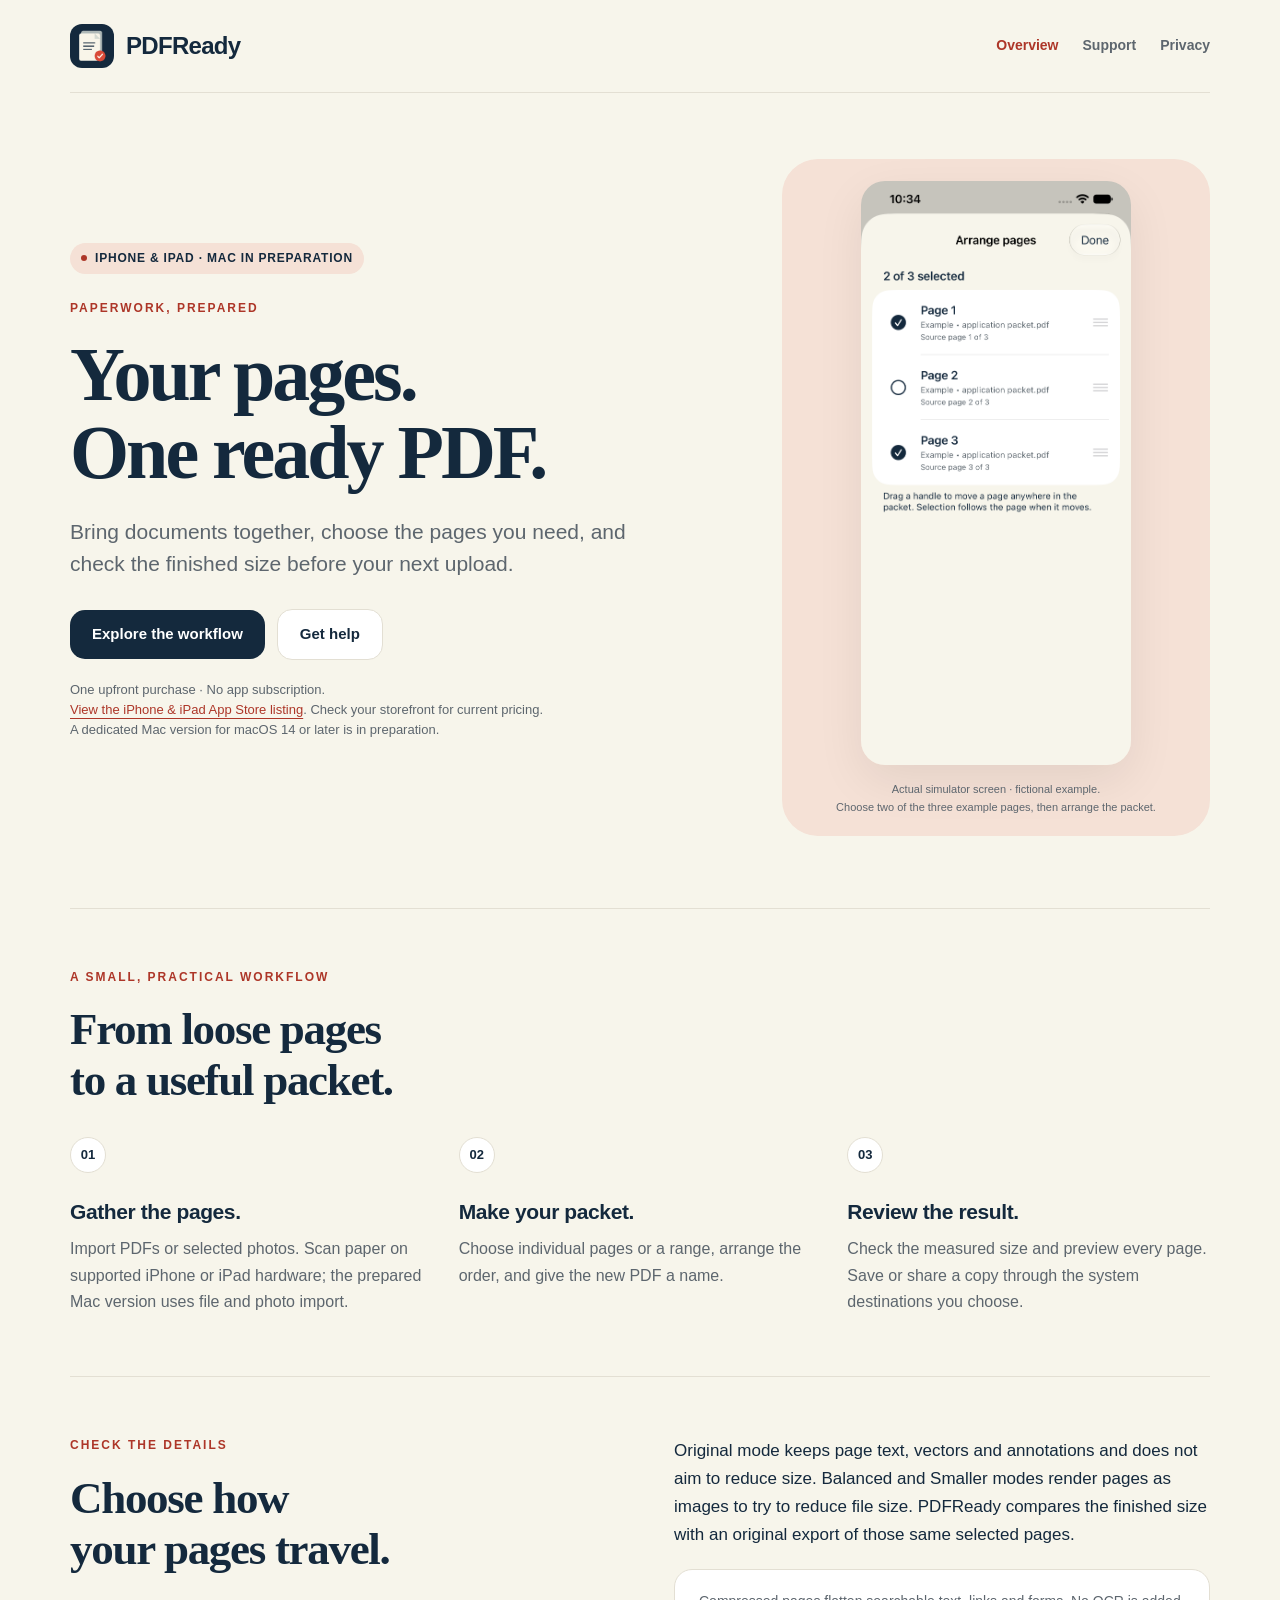
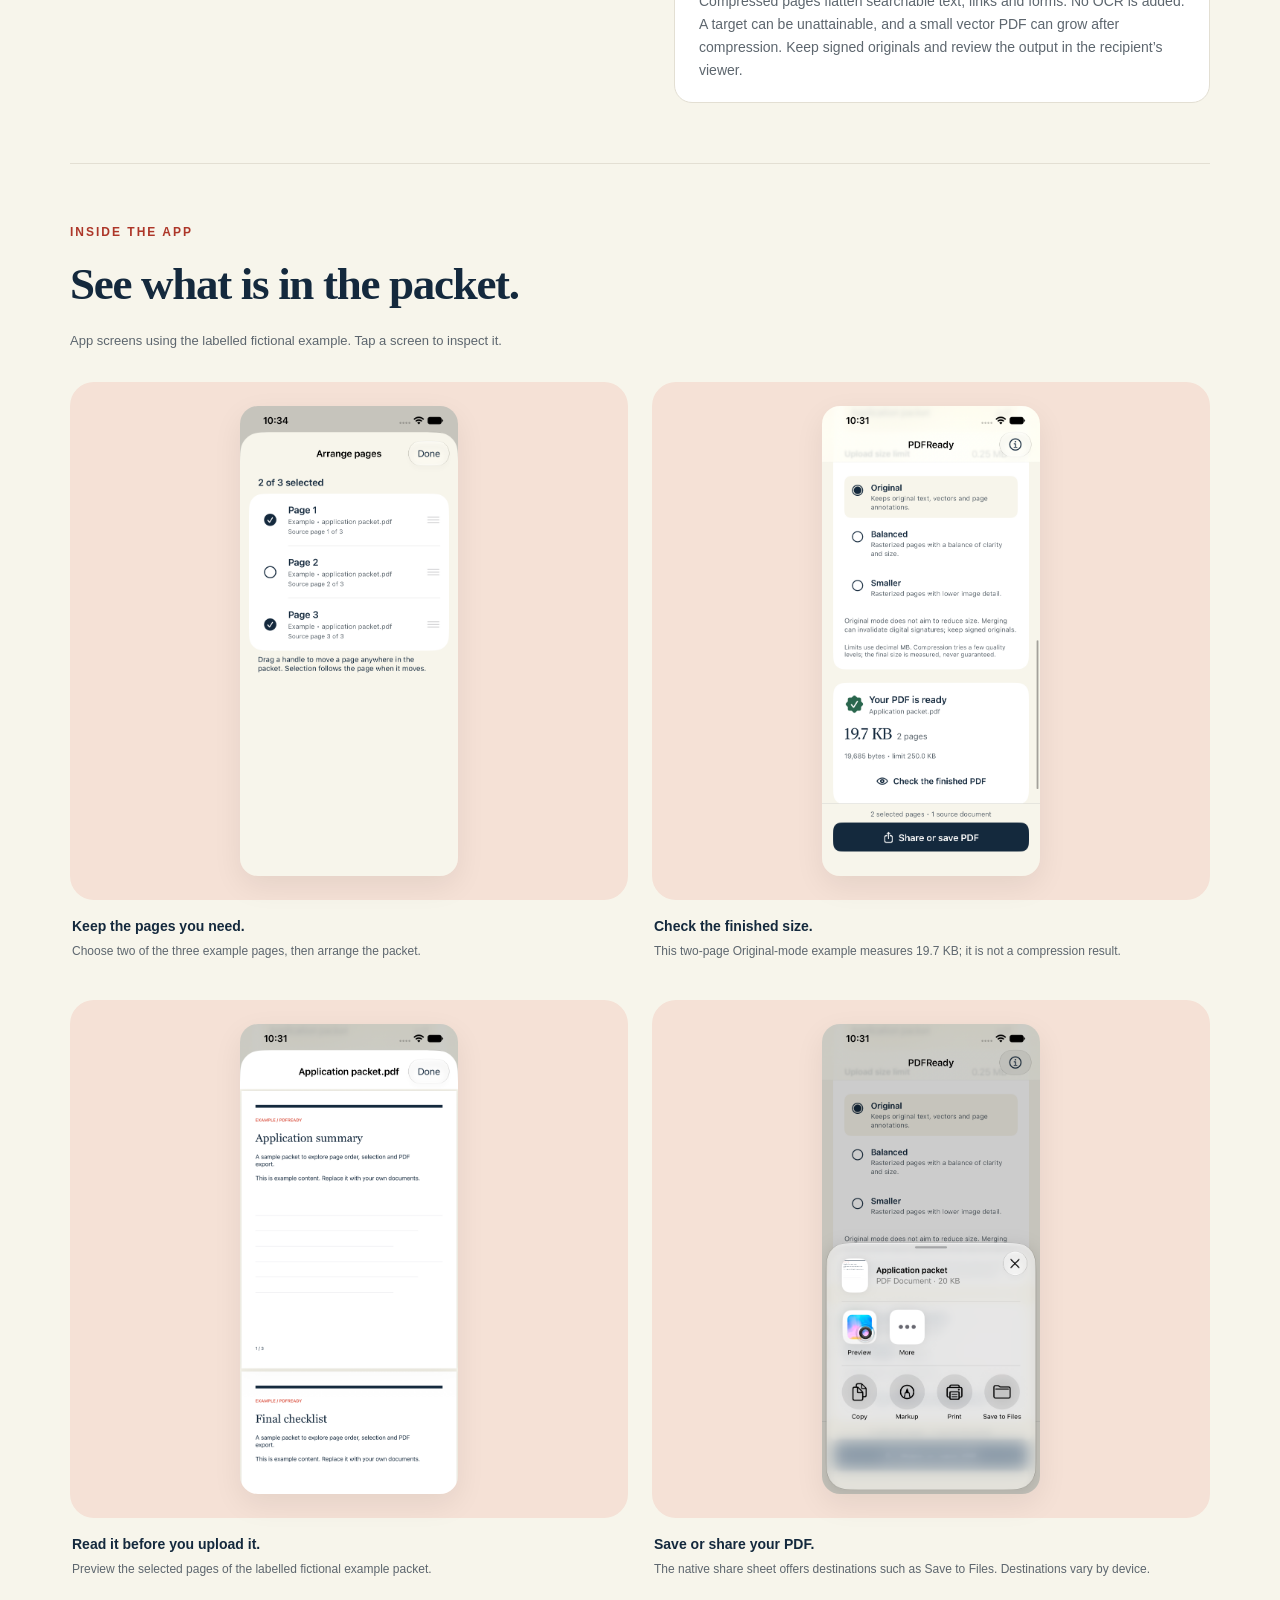
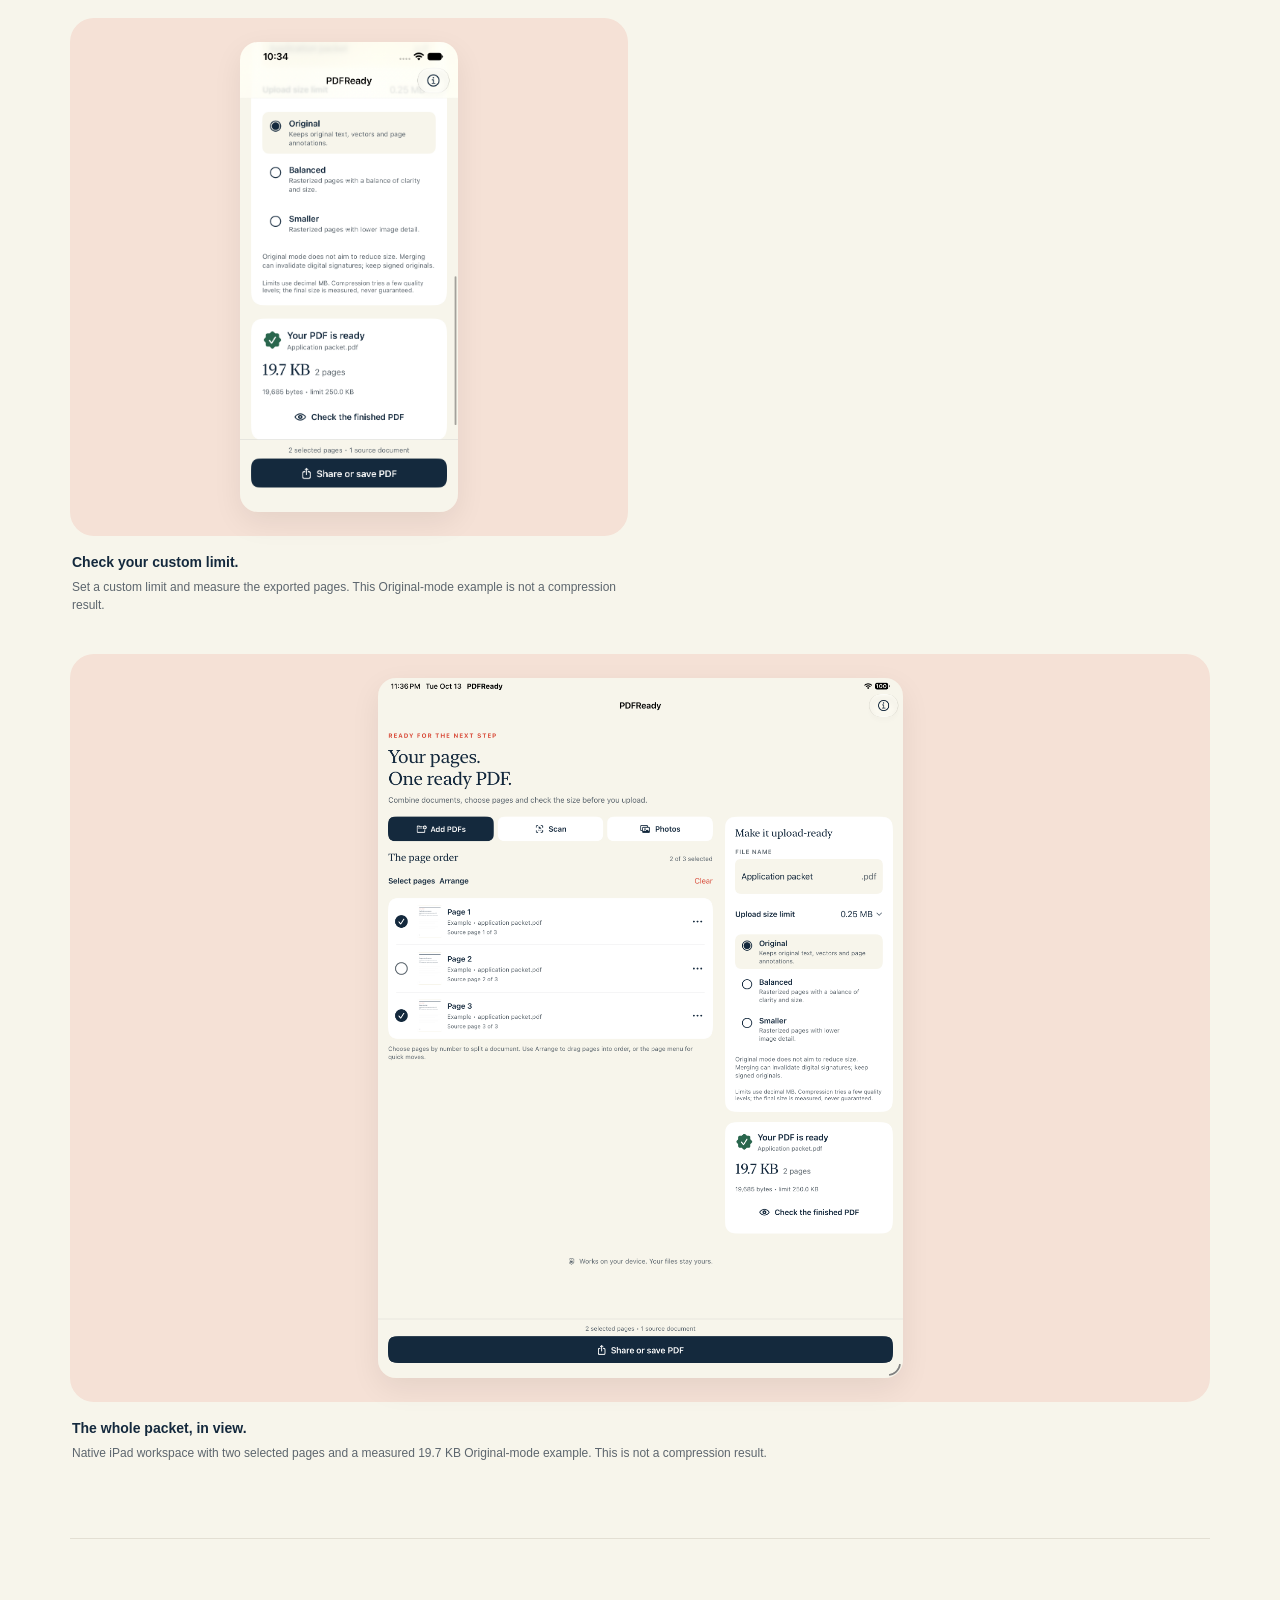
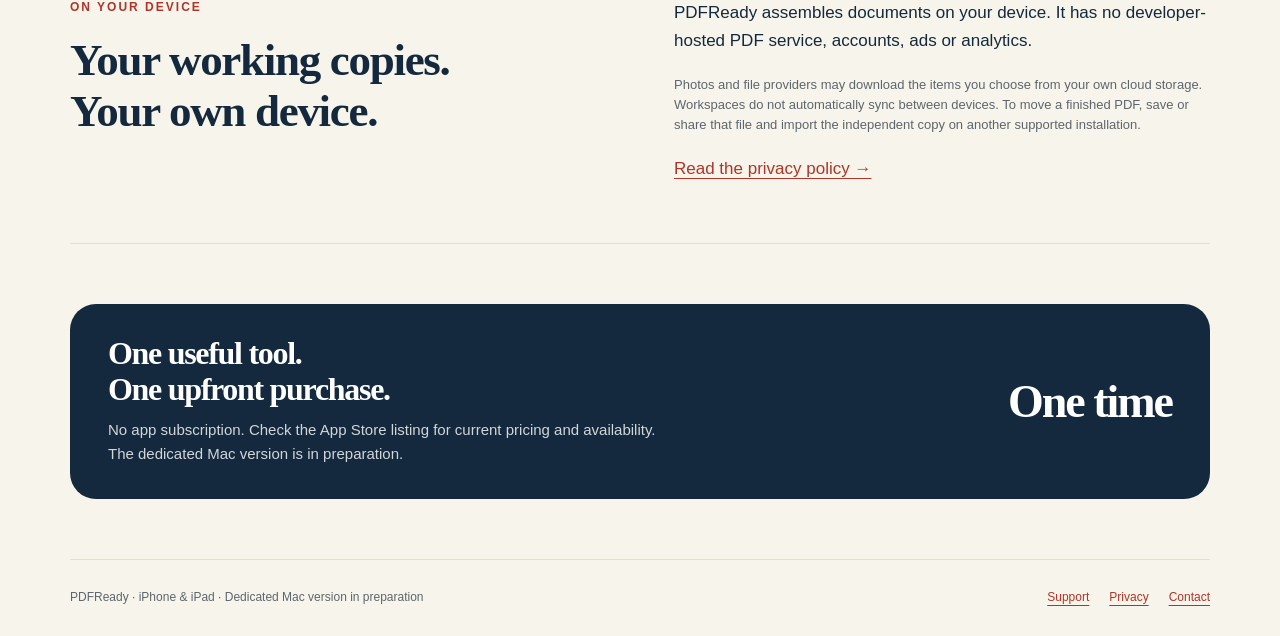
==== index.html @ 4ec9fe37 "PDFReady marketing, support and privacy pages Co-Authored-By: Claude Opus 5.5 <noreply@anthropic.com" ====
<!doctype html>
<html lang="en"><head><meta charset="utf-8"><meta name="viewport" content="width=device-width,initial-scale=1"><title>PDFReady — Your pages. One ready PDF.</title><meta name="description" content="Bring documents together, choose the pages you need, and check the finished size before your next upload."><meta property="og:title" content="PDFReady — Your pages. One ready PDF."><meta property="og:description" content="Bring documents together, choose the pages you need, and check the finished size before your next upload."><link rel="canonical" href="https://awfasano.github.io/pdfready/"><meta property="og:url" content="https://awfasano.github.io/pdfready/"><meta property="og:image" content="https://awfasano.github.io/pdfready/assets/app-icon.png"><meta name="theme-color" content="#F7F5EB"><link rel="icon" href="assets/app-icon.png"><link rel="stylesheet" href="style.css"><script defer src="site.js"></script></head><body><a class="skip" href="#main">Skip to content</a><div class="wrap"><header class="header"><a class="brand" href="index.html"><img src="assets/app-icon.png" width="44" height="44" alt=""><span>PDFReady</span></a><nav class="nav" aria-label="Main"><a href="index.html" aria-current="page">Overview</a><a href="support.html">Support</a><a href="privacy.html">Privacy</a></nav></header><main id="main"><section class="hero"><div><div class="badge"><span class="dot"></span>IPHONE &amp; IPAD · MAC IN PREPARATION</div><p class="eyebrow">PAPERWORK, PREPARED</p><h1>Your pages.<br>One ready PDF.</h1><p class="lead">Bring documents together, choose the pages you need, and check the finished size before your next upload.</p><div class="actions"><a class="button" href="#workflow">Explore the workflow</a><a class="button secondary" href="support.html">Get help</a></div><p class="small">One upfront purchase · No app subscription.<br><a href="https://apps.apple.com/us/app/pdfready-pdf-upload-tools/id6822133500">View the iPhone &amp; iPad App Store listing</a>. Check your storefront for current pricing.<br>A dedicated Mac version for macOS 14 or later is in preparation.</p></div><figure class="hero-figure"><img src="assets/page-organizer.png" width="1170" height="2532" alt="PDFReady actual example organizer screenshot"><figcaption>Actual simulator screen · fictional example.<br>Choose two of the three example pages, then arrange the packet.</figcaption></figure></section><section id="workflow" class="section"><p class="eyebrow">A SMALL, PRACTICAL WORKFLOW</p><h2>From loose pages<br>to a useful packet.</h2><div class="steps"><article class="step"><span class="number">01</span><h3>Gather the pages.</h3><p>Import PDFs or selected photos. Scan paper on supported iPhone or iPad hardware; the prepared Mac version uses file and photo import.</p></article><article class="step"><span class="number">02</span><h3>Make your packet.</h3><p>Choose individual pages or a range, arrange the order, and give the new PDF a name.</p></article><article class="step"><span class="number">03</span><h3>Review the result.</h3><p>Check the measured size and preview every page. Save or share a copy through the system destinations you choose.</p></article></div></section><section class="section split"><div><p class="eyebrow">CHECK THE DETAILS</p><h2>Choose how<br>your pages travel.</h2></div><div><p>Original mode keeps page text, vectors and annotations and does not aim to reduce size. Balanced and Smaller modes render pages as images to try to reduce file size. PDFReady compares the finished size with an original export of those same selected pages.</p><div class="notice">Compressed pages flatten searchable text, links and forms. No OCR is added. A target can be unattainable, and a small vector PDF can grow after compression. Keep signed originals and review the output in the recipient’s viewer.</div></div></section><section class="section"><p class="eyebrow">INSIDE THE APP</p><h2>See what is in the packet.</h2><p class="small">App screens using the labelled fictional example. Tap a screen to inspect it.</p><div class="shots"><figure class="shot"><button class="shot-open" type="button" data-screen="assets/page-organizer.png" data-title="Keep the pages you need." data-alt="PDFReady organizer screen with fictional example data" aria-label="Enlarge Keep the pages you need."><img loading="lazy" src="assets/page-organizer.png" width="1170" height="2532" alt="PDFReady organizer screen with fictional example data"></button><figcaption>Keep the pages you need.<small>Choose two of the three example pages, then arrange the packet.</small></figcaption></figure><figure class="shot"><button class="shot-open" type="button" data-screen="assets/result-original.png" data-title="Check the finished size." data-alt="PDFReady measured 19.7 KB Original-mode result for two fictional example pages" aria-label="Enlarge Check the finished size."><img loading="lazy" src="assets/result-original.png" width="1170" height="2532" alt="PDFReady measured 19.7 KB Original-mode result for two fictional example pages"></button><figcaption>Check the finished size.<small>This two-page Original-mode example measures 19.7 KB; it is not a compression result.</small></figcaption></figure><figure class="shot"><button class="shot-open" type="button" data-screen="assets/pdf-preview.png" data-title="Read it before you upload it." data-alt="PDFReady preview screen with fictional example data" aria-label="Enlarge Read it before you upload it."><img loading="lazy" src="assets/pdf-preview.png" width="1170" height="2532" alt="PDFReady preview screen with fictional example data"></button><figcaption>Read it before you upload it.<small>Preview the selected pages of the labelled fictional example packet.</small></figcaption></figure><figure class="shot"><button class="shot-open" type="button" data-screen="assets/native-share.png" data-title="Save or share your PDF." data-alt="PDFReady native share sheet for the fictional example packet" aria-label="Enlarge Save or share your PDF."><img loading="lazy" src="assets/native-share.png" width="1170" height="2532" alt="PDFReady native share sheet for the fictional example packet"></button><figcaption>Save or share your PDF.<small>The native share sheet offers destinations such as Save to Files. Destinations vary by device.</small></figcaption></figure><figure class="shot"><button class="shot-open" type="button" data-screen="assets/custom-250kb.png" data-title="Check your custom limit." data-alt="PDFReady measured 19.7 KB two-page Original-mode example against a custom 250.0 KB limit" aria-label="Enlarge Check your custom limit."><img loading="lazy" src="assets/custom-250kb.png" width="1170" height="2532" alt="PDFReady measured 19.7 KB two-page Original-mode example against a custom 250.0 KB limit"></button><figcaption>Check your custom limit.<small>Set a custom limit and measure the exported pages. This Original-mode example is not a compression result.</small></figcaption></figure><figure class="shot shot-wide"><button class="shot-open" type="button" data-screen="assets/ipad-original.png" data-title="The whole packet, in view." data-alt="PDFReady native iPad workspace with two selected fictional example pages and a measured 19.7 KB Original-mode result" aria-label="Enlarge The whole packet, in view."><img loading="lazy" src="assets/ipad-original.png" width="2064" height="2752" alt="PDFReady native iPad workspace with two selected fictional example pages and a measured 19.7 KB Original-mode result"></button><figcaption>The whole packet, in view.<small>Native iPad workspace with two selected pages and a measured 19.7 KB Original-mode example. This is not a compression result.</small></figcaption></figure></div></section><section class="section split"><div><p class="eyebrow">ON YOUR DEVICE</p><h2>Your working copies.<br>Your own device.</h2></div><div><p>PDFReady assembles documents on your device. It has no developer-hosted PDF service, accounts, ads or analytics.</p><p class="small">Photos and file providers may download the items you choose from your own cloud storage. Workspaces do not automatically sync between devices. To move a finished PDF, save or share that file and import the independent copy on another supported installation.</p><a href="privacy.html">Read the privacy policy →</a></div></section><section class="section"><div class="price-band"><div><h2>One useful tool.<br>One upfront purchase.</h2><p>No app subscription. Check the App Store listing for current pricing and availability.<br>The dedicated Mac version is in preparation.</p></div><div class="amount">One time</div></div></section></main><footer class="footer"><div>PDFReady · iPhone &amp; iPad · Dedicated Mac version in preparation</div><div><a href="support.html">Support</a><a href="privacy.html">Privacy</a><a href="mailto:awfasano@gmail.com">Contact</a></div></footer></div><dialog id="screen-dialog" aria-labelledby="dialog-title"><div class="dialog-head"><span id="dialog-title" class="dialog-title">App screen</span><button type="button" data-close>Close</button></div><img class="dialog-image" alt=""><p class="dialog-note">Actual simulator screen. Fictional example content.</p></dialog></body></html>
---- style.css ----
:root{--accent:#D94A38;--strong:#AD3628;--ink:#14293D;--muted:#5D666E;--canvas:#F7F5EB;--soft:#F5E1D6;--line:#E3DFD3;--display:Georgia,"Times New Roman",serif;--weight:600;}

*{box-sizing:border-box}html{scroll-behavior:smooth}body{margin:0;background:var(--canvas);color:var(--ink);font:17px/1.65 -apple-system,BlinkMacSystemFont,"Segoe UI",sans-serif}a{color:var(--strong);text-underline-offset:4px}button{font:inherit}img{max-width:100%;height:auto;display:block}a,button,summary{touch-action:manipulation}a:focus-visible,button:focus-visible,summary:focus-visible{outline:3px solid var(--strong);outline-offset:5px}::selection{background:var(--soft)}.skip{position:absolute;top:-100px;left:16px;background:white;padding:10px;z-index:5}.skip:focus{top:8px}.wrap{width:min(1140px,calc(100% - 48px));margin:auto}.header{display:flex;align-items:center;justify-content:space-between;gap:20px;padding:24px 0;border-bottom:1px solid var(--line)}.brand{display:flex;align-items:center;gap:12px;color:var(--ink);text-decoration:none;font-size:24px;font-weight:750;letter-spacing:-.7px}.brand img{width:44px;border-radius:12px}.nav{display:flex;gap:24px;flex-wrap:wrap}.nav a{font-size:14px;font-weight:650;text-decoration:none;color:var(--muted);padding:10px 0}.nav a[aria-current=page]{color:var(--strong)}.eyebrow{color:var(--strong);font:700 12px/1.4 -apple-system,sans-serif;letter-spacing:2px;margin:0 0 18px;text-transform:uppercase}.hero{display:grid;grid-template-columns:1.2fr .8fr;gap:70px;align-items:center;padding:66px 0 72px}.hero h1{font-family:var(--display);font-size:clamp(44px,6vw,76px);letter-spacing:-3px;line-height:1.03;margin:0 0 24px;font-weight:var(--weight)}.lead{max-width:560px;color:var(--muted);font-size:21px;line-height:1.55}.badge{display:inline-flex;gap:8px;align-items:center;font-size:12px;font-weight:700;letter-spacing:.8px;padding:6px 11px;background:var(--soft);border-radius:999px;margin-bottom:26px}.dot{height:6px;width:6px;background:var(--strong);border-radius:50%}.actions{display:flex;gap:12px;align-items:center;flex-wrap:wrap;margin:28px 0 20px}.button{display:inline-flex;min-height:48px;align-items:center;justify-content:center;padding:12px 22px;background:var(--ink);color:white;border-radius:15px;text-decoration:none;font-size:15px;font-weight:700;border:0;cursor:pointer}.button.secondary{background:white;color:var(--ink);border:1px solid var(--line)}.small{font-size:13px;line-height:1.55;color:var(--muted)}.hero-figure{margin:0;padding:22px 40px 0;background:var(--soft);border-radius:36px}.hero-figure img{width:270px;margin:auto;border-radius:24px;box-shadow:0 16px 48px #00000013}.hero-figure figcaption{text-align:center;margin:16px -18px 0;padding-bottom:20px;font-size:11px;line-height:1.6;color:var(--muted)}.section{padding:60px 0;border-top:1px solid var(--line)}h2{font-family:var(--display);font-size:clamp(30px,4vw,45px);line-height:1.12;letter-spacing:-1.3px;font-weight:var(--weight);margin:0 0 22px}h3{font-size:21px;line-height:1.4;margin:0 0 10px;letter-spacing:-.4px}.steps{display:grid;grid-template-columns:repeat(3,1fr);gap:26px;margin-top:32px}.step .number{display:inline-flex;align-items:center;justify-content:center;width:36px;height:36px;border:1px solid var(--line);border-radius:50%;font-size:13px;font-weight:700;margin-bottom:24px;background:white}.step p{color:var(--muted);font-size:16px;margin:0}.split{display:grid;grid-template-columns:1fr 1fr;gap:68px;align-items:start}.split p{margin:0 0 20px}.notice{padding:20px 24px;background:white;border-radius:18px;color:var(--muted);font-size:14px;border:1px solid var(--line)}.shots{display:grid;grid-template-columns:repeat(2,1fr);gap:24px;margin-top:30px}.shot{margin:0}.shot-wide{grid-column:1/-1}.shot-wide .shot-open img{max-height:700px}.shot-open{width:100%;padding:24px;background:var(--soft);border:0;border-radius:24px;cursor:zoom-in}.shot-open img{max-height:470px;width:auto;margin:auto;border-radius:18px;box-shadow:0 10px 30px #00000012}.shot figcaption{padding:16px 2px;font-size:14px;font-weight:650;line-height:1.5}.shot figcaption small{display:block;color:var(--muted);font-weight:400;font-size:12px;margin-top:5px}.price-band{display:flex;align-items:center;justify-content:space-between;gap:30px;background:var(--ink);color:white;padding:32px 38px;border-radius:26px}.price-band h2{font-size:32px;margin:0 0 10px}.price-band p{margin:0;color:#ffffffce;font-size:15px}.price-band .amount{white-space:nowrap;font-size:46px;font-weight:var(--weight);font-family:var(--display);letter-spacing:-2px}.content{max-width:780px;padding:66px 0 80px}.content h1{font:var(--weight) clamp(42px,6vw,62px)/1.1 var(--display);letter-spacing:-2px;margin:0 0 24px}.content h2{font-size:28px;margin-top:38px;margin-bottom:14px;letter-spacing:-.5px}.content .lead{max-width:760px}.help-card{margin:28px 0;background:white;border:1px solid var(--line);padding:26px;border-radius:22px}.help-card h2{margin:0 0 12px}.faq details{border-bottom:1px solid var(--line);padding:17px 0}.faq summary{cursor:pointer;font-size:17px;font-weight:650;min-height:44px;padding:8px 22px 8px 0}.faq details p{margin:12px 0 8px;color:var(--muted);font-size:16px}.privacy p{color:var(--muted)}.footer{border-top:1px solid var(--line);padding:28px 0;display:flex;justify-content:space-between;gap:24px;color:var(--muted);font-size:12px}.footer div:last-child{display:flex;gap:20px;flex-wrap:wrap}dialog{border:0;border-radius:26px;padding:18px;background:var(--canvas);max-width:min(650px,calc(100% - 24px));max-height:calc(100% - 24px)}dialog::backdrop{background:#122F35b3}.dialog-head{display:flex;align-items:center;justify-content:space-between;gap:16px;margin-bottom:16px;font-weight:650;font-size:14px}.dialog-head button{background:var(--ink);border:0;color:white;border-radius:12px;padding:10px 16px;min-height:44px;cursor:pointer}.dialog-image{max-height:75vh;width:auto;margin:auto;max-width:100%;border-radius:14px}.dialog-note{text-align:center;font-size:11px;color:var(--muted);margin:12px 0 0}
@media(max-width:760px){.wrap{width:calc(100% - 36px)}.header{padding:18px 0;gap:14px;align-items:flex-start}.brand{font-size:21px;gap:9px}.brand img{width:34px;border-radius:9px}.nav{gap:14px}.nav a{font-size:12px;padding:7px 0}.hero{grid-template-columns:1fr;gap:32px;padding:44px 0}.hero h1{letter-spacing:-2px;font-size:58px}.lead{font-size:19px}.hero-figure{padding:28px 32px 0;max-width:420px;width:100%;margin:auto}.hero-figure img{width:240px}.section{padding:42px 0}.steps{grid-template-columns:1fr;gap:26px}.step{display:grid;grid-template-columns:36px 1fr;column-gap:18px}.step .number{grid-row:1/3;margin-bottom:0}.step h3{margin-top:4px}.split{grid-template-columns:1fr;gap:24px}.shots{grid-template-columns:1fr;gap:14px}.shot-open{padding:24px}.shot-open img{max-height:490px}.price-band{padding:26px;align-items:flex-start;flex-direction:column;gap:18px}.price-band .amount{font-size:40px}.content{padding:42px 0 54px}.footer{flex-direction:column;gap:12px}}
@media(max-width:360px){.header{flex-direction:column}.hero h1{font-size:49px}.actions .button{width:100%}}
@media(prefers-reduced-motion:reduce){html{scroll-behavior:auto}}
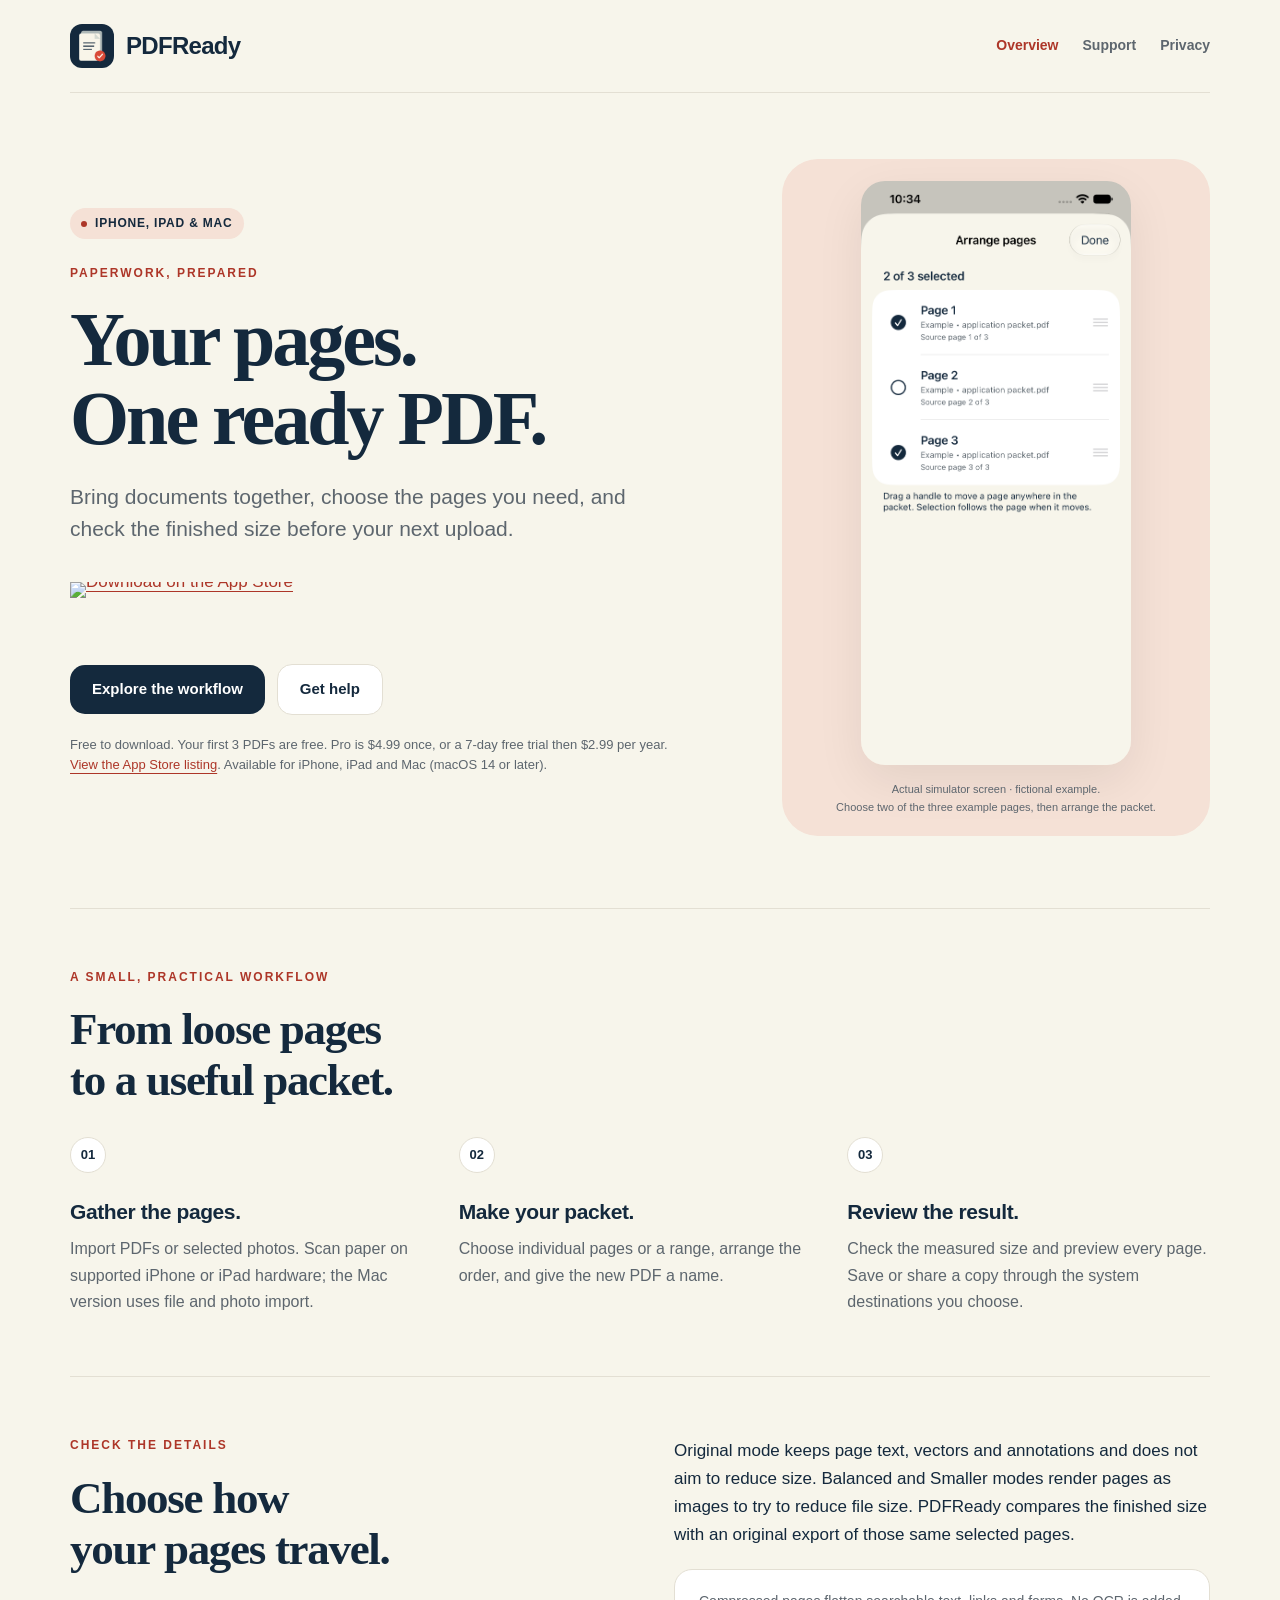
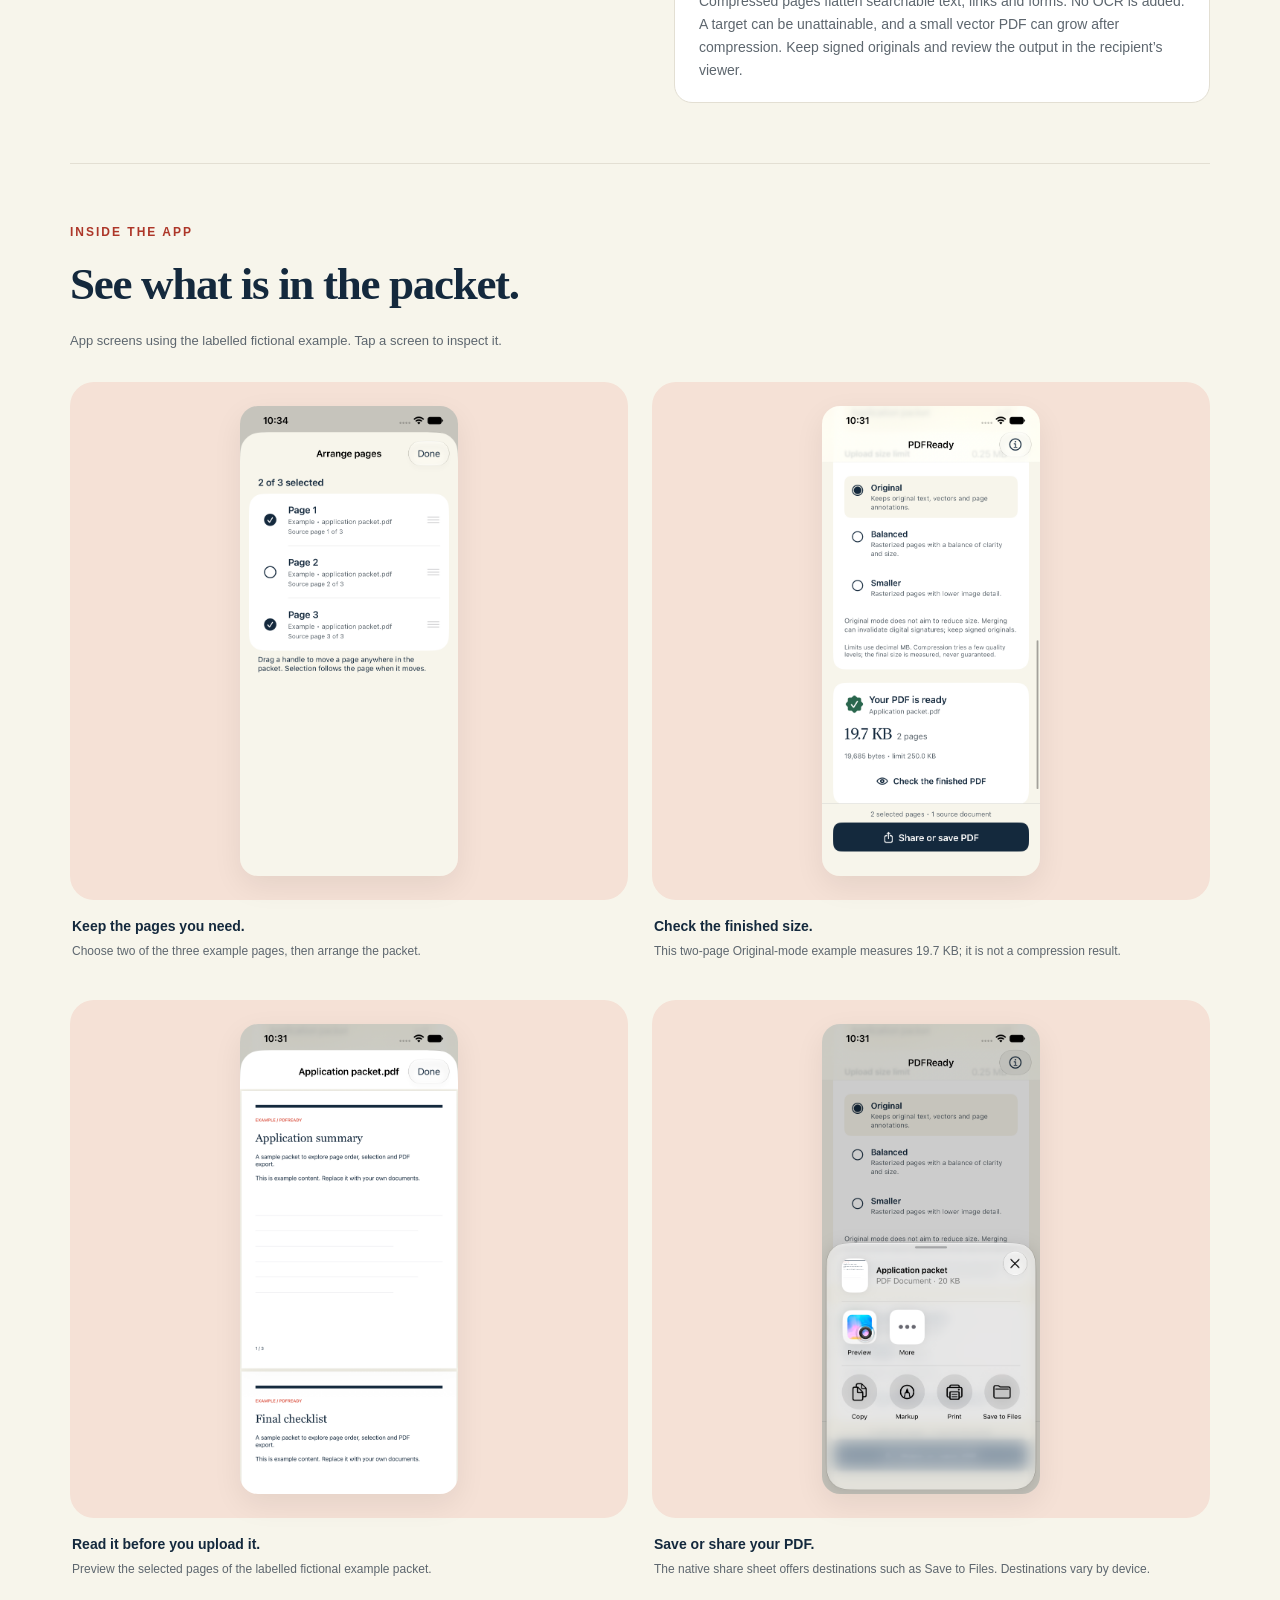
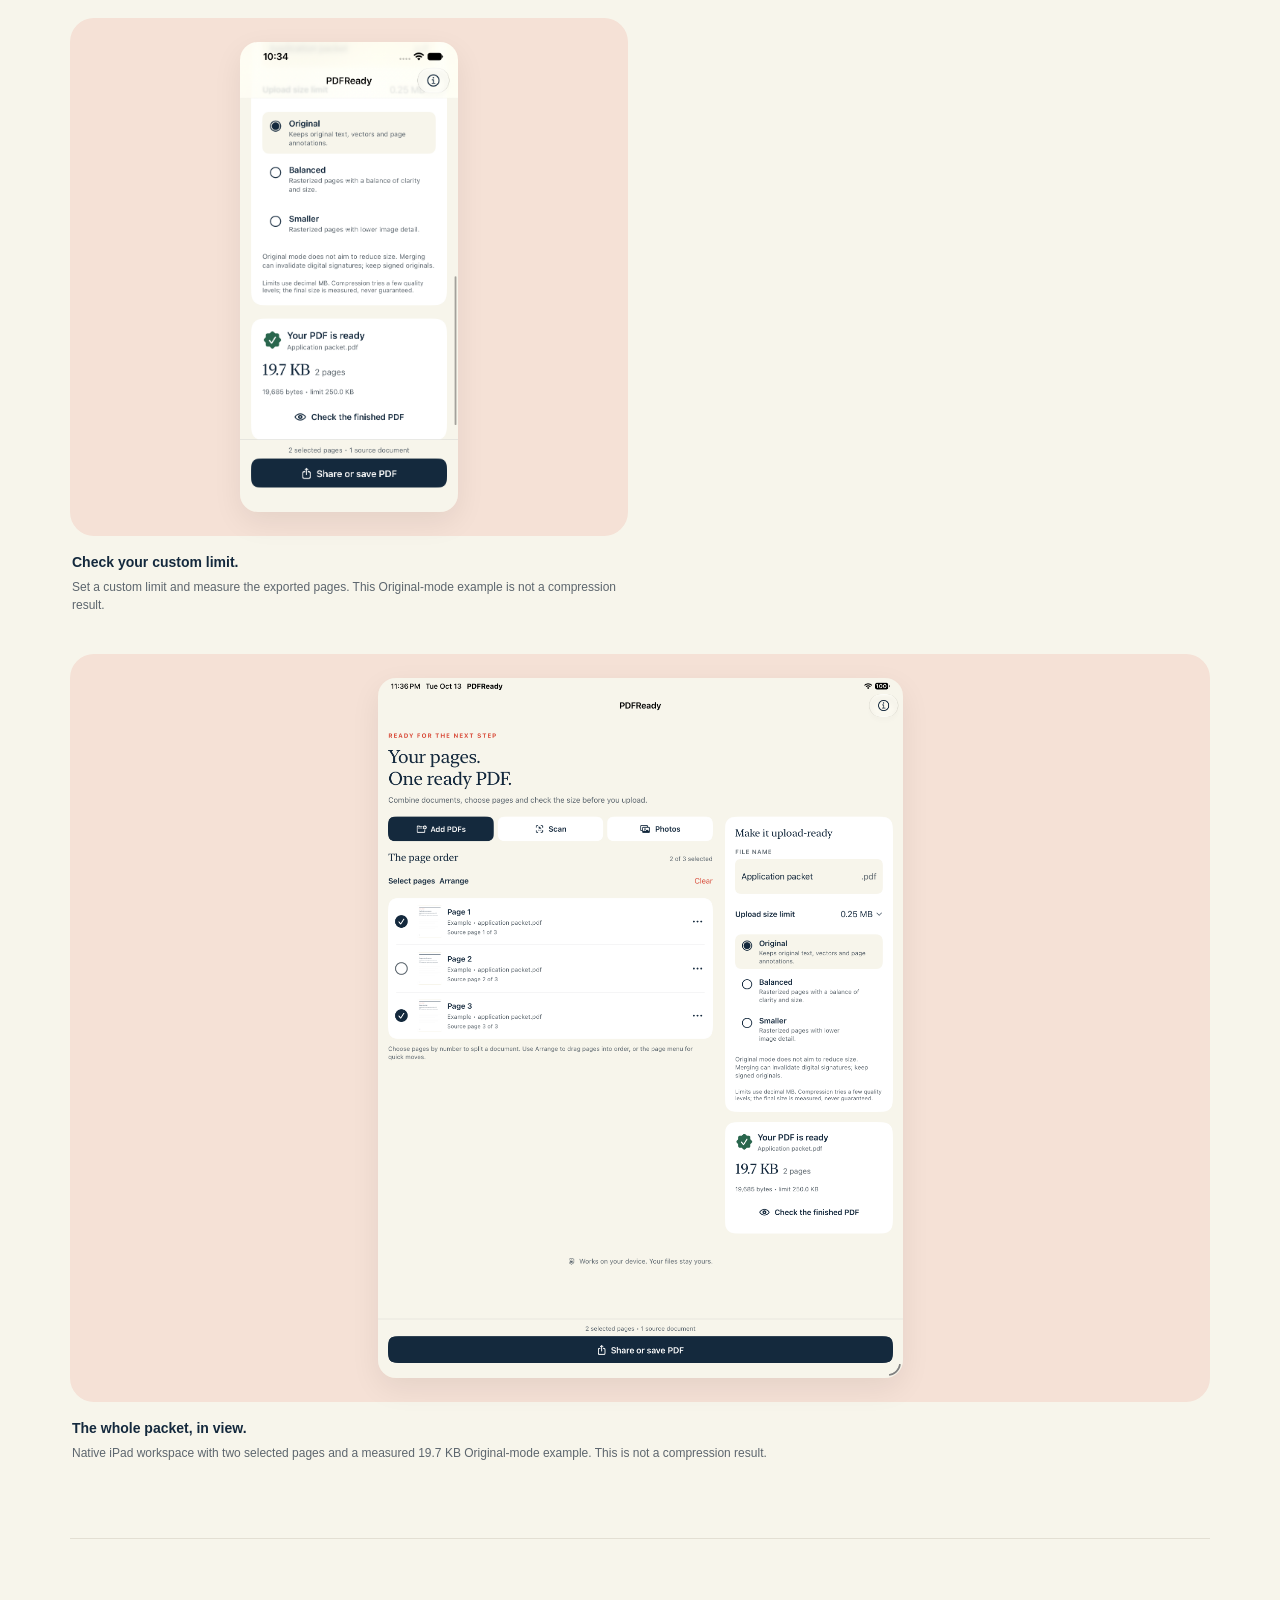
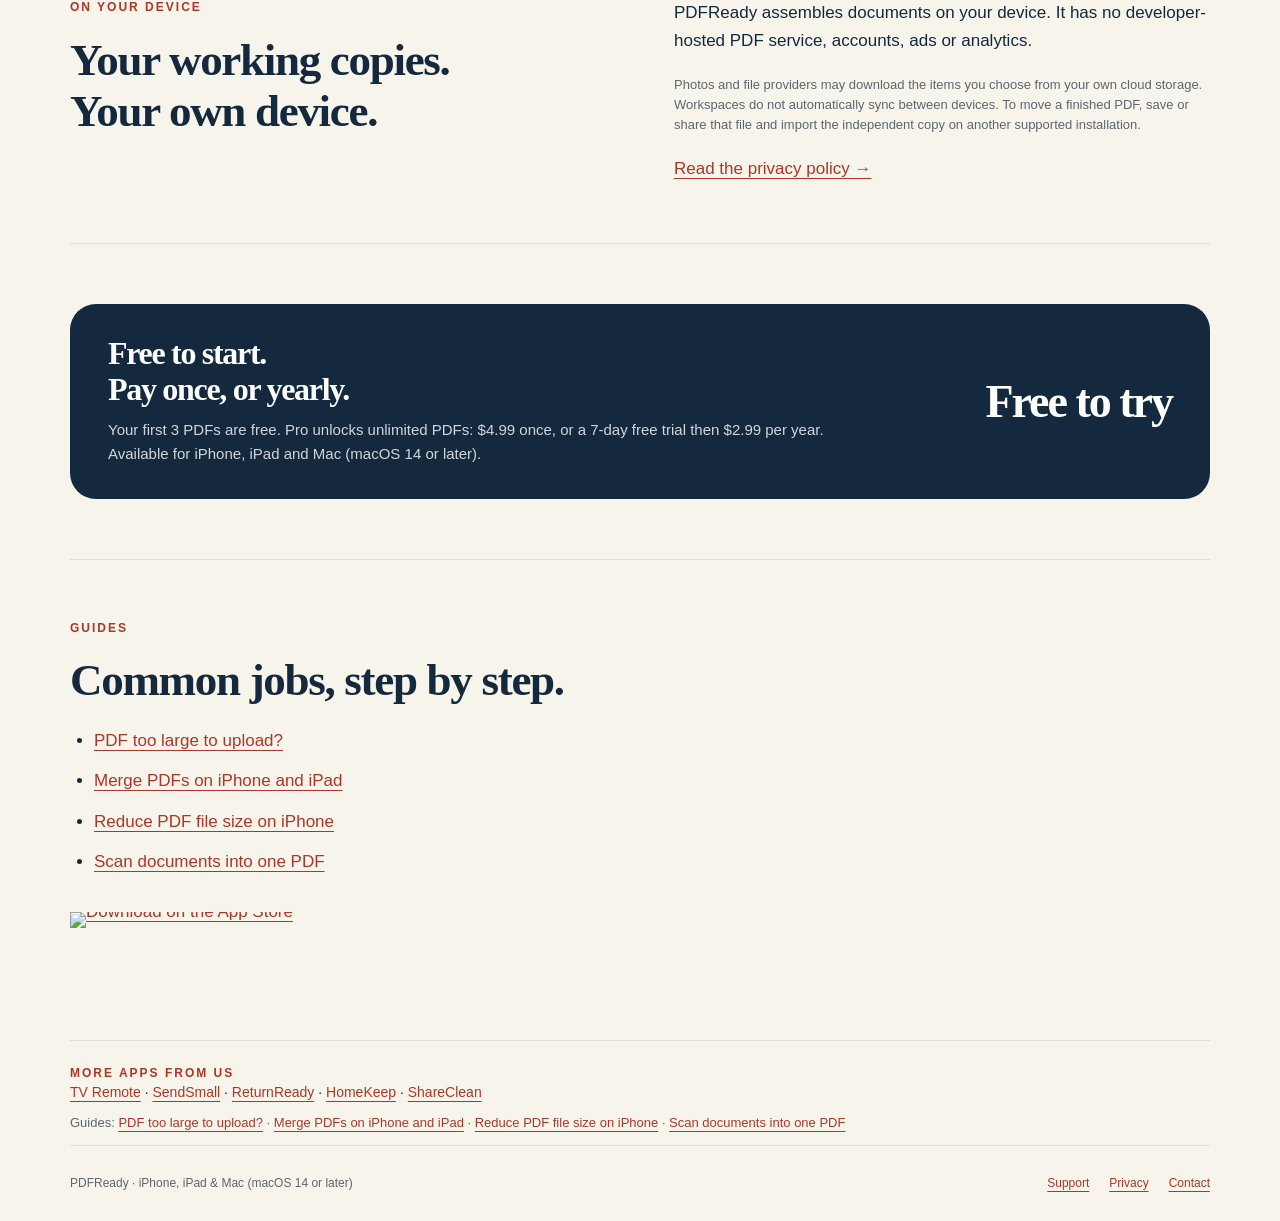
==== commit 89626a0c: "Add search guide pages, Smart App Banner, sitemap and cross-promo; correct pricing and Mac availabil" ====
--- a/index.html
+++ b/index.html
@@ -1,2 +1,2 @@
 <!doctype html>
-<html lang="en"><head><meta charset="utf-8"><meta name="viewport" content="width=device-width,initial-scale=1"><title>PDFReady — Your pages. One ready PDF.</title><meta name="description" content="Bring documents together, choose the pages you need, and check the finished size before your next upload."><meta property="og:title" content="PDFReady — Your pages. One ready PDF."><meta property="og:description" content="Bring documents together, choose the pages you need, and check the finished size before your next upload."><link rel="canonical" href="https://awfasano.github.io/pdfready/"><meta property="og:url" content="https://awfasano.github.io/pdfready/"><meta property="og:image" content="https://awfasano.github.io/pdfready/assets/app-icon.png"><meta name="theme-color" content="#F7F5EB"><link rel="icon" href="assets/app-icon.png"><link rel="stylesheet" href="style.css"><script defer src="site.js"></script></head><body><a class="skip" href="#main">Skip to content</a><div class="wrap"><header class="header"><a class="brand" href="index.html"><img src="assets/app-icon.png" width="44" height="44" alt=""><span>PDFReady</span></a><nav class="nav" aria-label="Main"><a href="index.html" aria-current="page">Overview</a><a href="support.html">Support</a><a href="privacy.html">Privacy</a></nav></header><main id="main"><section class="hero"><div><div class="badge"><span class="dot"></span>IPHONE &amp; IPAD · MAC IN PREPARATION</div><p class="eyebrow">PAPERWORK, PREPARED</p><h1>Your pages.<br>One ready PDF.</h1><p class="lead">Bring documents together, choose the pages you need, and check the finished size before your next upload.</p><div class="actions"><a class="button" href="#workflow">Explore the workflow</a><a class="button secondary" href="support.html">Get help</a></div><p class="small">One upfront purchase · No app subscription.<br><a href="https://apps.apple.com/us/app/pdfready-pdf-upload-tools/id6822133500">View the iPhone &amp; iPad App Store listing</a>. Check your storefront for current pricing.<br>A dedicated Mac version for macOS 14 or later is in preparation.</p></div><figure class="hero-figure"><img src="assets/page-organizer.png" width="1170" height="2532" alt="PDFReady actual example organizer screenshot"><figcaption>Actual simulator screen · fictional example.<br>Choose two of the three example pages, then arrange the packet.</figcaption></figure></section><section id="workflow" class="section"><p class="eyebrow">A SMALL, PRACTICAL WORKFLOW</p><h2>From loose pages<br>to a useful packet.</h2><div class="steps"><article class="step"><span class="number">01</span><h3>Gather the pages.</h3><p>Import PDFs or selected photos. Scan paper on supported iPhone or iPad hardware; the prepared Mac version uses file and photo import.</p></article><article class="step"><span class="number">02</span><h3>Make your packet.</h3><p>Choose individual pages or a range, arrange the order, and give the new PDF a name.</p></article><article class="step"><span class="number">03</span><h3>Review the result.</h3><p>Check the measured size and preview every page. Save or share a copy through the system destinations you choose.</p></article></div></section><section class="section split"><div><p class="eyebrow">CHECK THE DETAILS</p><h2>Choose how<br>your pages travel.</h2></div><div><p>Original mode keeps page text, vectors and annotations and does not aim to reduce size. Balanced and Smaller modes render pages as images to try to reduce file size. PDFReady compares the finished size with an original export of those same selected pages.</p><div class="notice">Compressed pages flatten searchable text, links and forms. No OCR is added. A target can be unattainable, and a small vector PDF can grow after compression. Keep signed originals and review the output in the recipient’s viewer.</div></div></section><section class="section"><p class="eyebrow">INSIDE THE APP</p><h2>See what is in the packet.</h2><p class="small">App screens using the labelled fictional example. Tap a screen to inspect it.</p><div class="shots"><figure class="shot"><button class="shot-open" type="button" data-screen="assets/page-organizer.png" data-title="Keep the pages you need." data-alt="PDFReady organizer screen with fictional example data" aria-label="Enlarge Keep the pages you need."><img loading="lazy" src="assets/page-organizer.png" width="1170" height="2532" alt="PDFReady organizer screen with fictional example data"></button><figcaption>Keep the pages you need.<small>Choose two of the three example pages, then arrange the packet.</small></figcaption></figure><figure class="shot"><button class="shot-open" type="button" data-screen="assets/result-original.png" data-title="Check the finished size." data-alt="PDFReady measured 19.7 KB Original-mode result for two fictional example pages" aria-label="Enlarge Check the finished size."><img loading="lazy" src="assets/result-original.png" width="1170" height="2532" alt="PDFReady measured 19.7 KB Original-mode result for two fictional example pages"></button><figcaption>Check the finished size.<small>This two-page Original-mode example measures 19.7 KB; it is not a compression result.</small></figcaption></figure><figure class="shot"><button class="shot-open" type="button" data-screen="assets/pdf-preview.png" data-title="Read it before you upload it." data-alt="PDFReady preview screen with fictional example data" aria-label="Enlarge Read it before you upload it."><img loading="lazy" src="assets/pdf-preview.png" width="1170" height="2532" alt="PDFReady preview screen with fictional example data"></button><figcaption>Read it before you upload it.<small>Preview the selected pages of the labelled fictional example packet.</small></figcaption></figure><figure class="shot"><button class="shot-open" type="button" data-screen="assets/native-share.png" data-title="Save or share your PDF." data-alt="PDFReady native share sheet for the fictional example packet" aria-label="Enlarge Save or share your PDF."><img loading="lazy" src="assets/native-share.png" width="1170" height="2532" alt="PDFReady native share sheet for the fictional example packet"></button><figcaption>Save or share your PDF.<small>The native share sheet offers destinations such as Save to Files. Destinations vary by device.</small></figcaption></figure><figure class="shot"><button class="shot-open" type="button" data-screen="assets/custom-250kb.png" data-title="Check your custom limit." data-alt="PDFReady measured 19.7 KB two-page Original-mode example against a custom 250.0 KB limit" aria-label="Enlarge Check your custom limit."><img loading="lazy" src="assets/custom-250kb.png" width="1170" height="2532" alt="PDFReady measured 19.7 KB two-page Original-mode example against a custom 250.0 KB limit"></button><figcaption>Check your custom limit.<small>Set a custom limit and measure the exported pages. This Original-mode example is not a compression result.</small></figcaption></figure><figure class="shot shot-wide"><button class="shot-open" type="button" data-screen="assets/ipad-original.png" data-title="The whole packet, in view." data-alt="PDFReady native iPad workspace with two selected fictional example pages and a measured 19.7 KB Original-mode result" aria-label="Enlarge The whole packet, in view."><img loading="lazy" src="assets/ipad-original.png" width="2064" height="2752" alt="PDFReady native iPad workspace with two selected fictional example pages and a measured 19.7 KB Original-mode result"></button><figcaption>The whole packet, in view.<small>Native iPad workspace with two selected pages and a measured 19.7 KB Original-mode example. This is not a compression result.</small></figcaption></figure></div></section><section class="section split"><div><p class="eyebrow">ON YOUR DEVICE</p><h2>Your working copies.<br>Your own device.</h2></div><div><p>PDFReady assembles documents on your device. It has no developer-hosted PDF service, accounts, ads or analytics.</p><p class="small">Photos and file providers may download the items you choose from your own cloud storage. Workspaces do not automatically sync between devices. To move a finished PDF, save or share that file and import the independent copy on another supported installation.</p><a href="privacy.html">Read the privacy policy →</a></div></section><section class="section"><div class="price-band"><div><h2>One useful tool.<br>One upfront purchase.</h2><p>No app subscription. Check the App Store listing for current pricing and availability.<br>The dedicated Mac version is in preparation.</p></div><div class="amount">One time</div></div></section></main><footer class="footer"><div>PDFReady · iPhone &amp; iPad · Dedicated Mac version in preparation</div><div><a href="support.html">Support</a><a href="privacy.html">Privacy</a><a href="mailto:awfasano@gmail.com">Contact</a></div></footer></div><dialog id="screen-dialog" aria-labelledby="dialog-title"><div class="dialog-head"><span id="dialog-title" class="dialog-title">App screen</span><button type="button" data-close>Close</button></div><img class="dialog-image" alt=""><p class="dialog-note">Actual simulator screen. Fictional example content.</p></dialog></body></html>+<html lang="en"><head><meta charset="utf-8"><meta name="viewport" content="width=device-width,initial-scale=1"><title>PDFReady — Your pages. One ready PDF.</title><meta name="apple-itunes-app" content="app-id=6822133500"><meta name="description" content="Bring documents together, choose the pages you need, and check the finished size before your next upload."><meta property="og:title" content="PDFReady — Your pages. One ready PDF."><meta property="og:description" content="Bring documents together, choose the pages you need, and check the finished size before your next upload."><link rel="canonical" href="https://awfasano.github.io/pdfready/"><meta property="og:url" content="https://awfasano.github.io/pdfready/"><meta property="og:image" content="https://awfasano.github.io/pdfready/assets/app-icon.png"><meta name="theme-color" content="#F7F5EB"><link rel="icon" href="assets/app-icon.png"><link rel="stylesheet" href="style.css"><script defer src="site.js"></script></head><body><a class="skip" href="#main">Skip to content</a><div class="wrap"><header class="header"><a class="brand" href="index.html"><img src="assets/app-icon.png" width="44" height="44" alt=""><span>PDFReady</span></a><nav class="nav" aria-label="Main"><a href="index.html" aria-current="page">Overview</a><a href="support.html">Support</a><a href="privacy.html">Privacy</a></nav></header><main id="main"><section class="hero"><div><div class="badge"><span class="dot"></span>IPHONE, IPAD &amp; MAC</div><p class="eyebrow">PAPERWORK, PREPARED</p><h1>Your pages.<br>One ready PDF.</h1><p class="lead">Bring documents together, choose the pages you need, and check the finished size before your next upload.</p><p class="cta"><a class="store-badge" href="https://apps.apple.com/app/id6822133500"><img src="https://developer.apple.com/assets/elements/badges/download-on-the-app-store.svg" height="54" style="height:54px;width:auto" alt="Download on the App Store"></a></p><div class="actions"><a class="button" href="#workflow">Explore the workflow</a><a class="button secondary" href="support.html">Get help</a></div><p class="small">Free to download. Your first 3 PDFs are free. Pro is $4.99 once, or a 7-day free trial then $2.99 per year.<br><a href="https://apps.apple.com/us/app/pdfready-pdf-upload-tools/id6822133500">View the App Store listing</a>. Available for iPhone, iPad and Mac (macOS 14 or later).</p></div><figure class="hero-figure"><img src="assets/page-organizer.png" width="1170" height="2532" alt="PDFReady actual example organizer screenshot"><figcaption>Actual simulator screen · fictional example.<br>Choose two of the three example pages, then arrange the packet.</figcaption></figure></section><section id="workflow" class="section"><p class="eyebrow">A SMALL, PRACTICAL WORKFLOW</p><h2>From loose pages<br>to a useful packet.</h2><div class="steps"><article class="step"><span class="number">01</span><h3>Gather the pages.</h3><p>Import PDFs or selected photos. Scan paper on supported iPhone or iPad hardware; the Mac version uses file and photo import.</p></article><article class="step"><span class="number">02</span><h3>Make your packet.</h3><p>Choose individual pages or a range, arrange the order, and give the new PDF a name.</p></article><article class="step"><span class="number">03</span><h3>Review the result.</h3><p>Check the measured size and preview every page. Save or share a copy through the system destinations you choose.</p></article></div></section><section class="section split"><div><p class="eyebrow">CHECK THE DETAILS</p><h2>Choose how<br>your pages travel.</h2></div><div><p>Original mode keeps page text, vectors and annotations and does not aim to reduce size. Balanced and Smaller modes render pages as images to try to reduce file size. PDFReady compares the finished size with an original export of those same selected pages.</p><div class="notice">Compressed pages flatten searchable text, links and forms. No OCR is added. A target can be unattainable, and a small vector PDF can grow after compression. Keep signed originals and review the output in the recipient’s viewer.</div></div></section><section class="section"><p class="eyebrow">INSIDE THE APP</p><h2>See what is in the packet.</h2><p class="small">App screens using the labelled fictional example. Tap a screen to inspect it.</p><div class="shots"><figure class="shot"><button class="shot-open" type="button" data-screen="assets/page-organizer.png" data-title="Keep the pages you need." data-alt="PDFReady organizer screen with fictional example data" aria-label="Enlarge Keep the pages you need."><img loading="lazy" src="assets/page-organizer.png" width="1170" height="2532" alt="PDFReady organizer screen with fictional example data"></button><figcaption>Keep the pages you need.<small>Choose two of the three example pages, then arrange the packet.</small></figcaption></figure><figure class="shot"><button class="shot-open" type="button" data-screen="assets/result-original.png" data-title="Check the finished size." data-alt="PDFReady measured 19.7 KB Original-mode result for two fictional example pages" aria-label="Enlarge Check the finished size."><img loading="lazy" src="assets/result-original.png" width="1170" height="2532" alt="PDFReady measured 19.7 KB Original-mode result for two fictional example pages"></button><figcaption>Check the finished size.<small>This two-page Original-mode example measures 19.7 KB; it is not a compression result.</small></figcaption></figure><figure class="shot"><button class="shot-open" type="button" data-screen="assets/pdf-preview.png" data-title="Read it before you upload it." data-alt="PDFReady preview screen with fictional example data" aria-label="Enlarge Read it before you upload it."><img loading="lazy" src="assets/pdf-preview.png" width="1170" height="2532" alt="PDFReady preview screen with fictional example data"></button><figcaption>Read it before you upload it.<small>Preview the selected pages of the labelled fictional example packet.</small></figcaption></figure><figure class="shot"><button class="shot-open" type="button" data-screen="assets/native-share.png" data-title="Save or share your PDF." data-alt="PDFReady native share sheet for the fictional example packet" aria-label="Enlarge Save or share your PDF."><img loading="lazy" src="assets/native-share.png" width="1170" height="2532" alt="PDFReady native share sheet for the fictional example packet"></button><figcaption>Save or share your PDF.<small>The native share sheet offers destinations such as Save to Files. Destinations vary by device.</small></figcaption></figure><figure class="shot"><button class="shot-open" type="button" data-screen="assets/custom-250kb.png" data-title="Check your custom limit." data-alt="PDFReady measured 19.7 KB two-page Original-mode example against a custom 250.0 KB limit" aria-label="Enlarge Check your custom limit."><img loading="lazy" src="assets/custom-250kb.png" width="1170" height="2532" alt="PDFReady measured 19.7 KB two-page Original-mode example against a custom 250.0 KB limit"></button><figcaption>Check your custom limit.<small>Set a custom limit and measure the exported pages. This Original-mode example is not a compression result.</small></figcaption></figure><figure class="shot shot-wide"><button class="shot-open" type="button" data-screen="assets/ipad-original.png" data-title="The whole packet, in view." data-alt="PDFReady native iPad workspace with two selected fictional example pages and a measured 19.7 KB Original-mode result" aria-label="Enlarge The whole packet, in view."><img loading="lazy" src="assets/ipad-original.png" width="2064" height="2752" alt="PDFReady native iPad workspace with two selected fictional example pages and a measured 19.7 KB Original-mode result"></button><figcaption>The whole packet, in view.<small>Native iPad workspace with two selected pages and a measured 19.7 KB Original-mode example. This is not a compression result.</small></figcaption></figure></div></section><section class="section split"><div><p class="eyebrow">ON YOUR DEVICE</p><h2>Your working copies.<br>Your own device.</h2></div><div><p>PDFReady assembles documents on your device. It has no developer-hosted PDF service, accounts, ads or analytics.</p><p class="small">Photos and file providers may download the items you choose from your own cloud storage. Workspaces do not automatically sync between devices. To move a finished PDF, save or share that file and import the independent copy on another supported installation.</p><a href="privacy.html">Read the privacy policy →</a></div></section><section class="section"><div class="price-band"><div><h2>Free to start.<br>Pay once, or yearly.</h2><p>Your first 3 PDFs are free. Pro unlocks unlimited PDFs: $4.99 once, or a 7-day free trial then $2.99 per year.<br>Available for iPhone, iPad and Mac (macOS 14 or later).</p></div><div class="amount">Free to try</div></div></section><section class="section"><p class="eyebrow">GUIDES</p><h2>Common jobs, step by step.</h2><ul class="how"><li><a href="pdf-too-large-to-upload.html">PDF too large to upload?</a></li><li><a href="merge-pdfs-iphone.html">Merge PDFs on iPhone and iPad</a></li><li><a href="reduce-pdf-file-size-iphone.html">Reduce PDF file size on iPhone</a></li><li><a href="scan-documents-to-one-pdf.html">Scan documents into one PDF</a></li></ul><p class="cta"><a class="store-badge" href="https://apps.apple.com/app/id6822133500"><img src="https://developer.apple.com/assets/elements/badges/download-on-the-app-store.svg" height="54" style="height:54px;width:auto" alt="Download on the App Store"></a></p></section></main><section class="more-apps" aria-label="More apps from us"><p class="eyebrow">More apps from us</p><p><a href="https://awfasano.github.io/tvremote/">TV Remote</a> · <a href="https://awfasano.github.io/sendsmall/">SendSmall</a> · <a href="https://awfasano.github.io/returnready/">ReturnReady</a> · <a href="https://awfasano.github.io/homekeep-site/">HomeKeep</a> · <a href="https://awfasano.github.io/shareclean/">ShareClean</a></p></section><p class="small guides">Guides: <a href="pdf-too-large-to-upload.html">PDF too large to upload?</a> · <a href="merge-pdfs-iphone.html">Merge PDFs on iPhone and iPad</a> · <a href="reduce-pdf-file-size-iphone.html">Reduce PDF file size on iPhone</a> · <a href="scan-documents-to-one-pdf.html">Scan documents into one PDF</a></p><footer class="footer"><div>PDFReady · iPhone, iPad &amp; Mac (macOS 14 or later)</div><div><a href="support.html">Support</a><a href="privacy.html">Privacy</a><a href="mailto:awfasano@gmail.com">Contact</a></div></footer></div><dialog id="screen-dialog" aria-labelledby="dialog-title"><div class="dialog-head"><span id="dialog-title" class="dialog-title">App screen</span><button type="button" data-close>Close</button></div><img class="dialog-image" alt=""><p class="dialog-note">Actual simulator screen. Fictional example content.</p></dialog></body></html>
--- a/style.css
+++ b/style.css
@@ -4,3 +4,5 @@
 @media(max-width:760px){.wrap{width:calc(100% - 36px)}.header{padding:18px 0;gap:14px;align-items:flex-start}.brand{font-size:21px;gap:9px}.brand img{width:34px;border-radius:9px}.nav{gap:14px}.nav a{font-size:12px;padding:7px 0}.hero{grid-template-columns:1fr;gap:32px;padding:44px 0}.hero h1{letter-spacing:-2px;font-size:58px}.lead{font-size:19px}.hero-figure{padding:28px 32px 0;max-width:420px;width:100%;margin:auto}.hero-figure img{width:240px}.section{padding:42px 0}.steps{grid-template-columns:1fr;gap:26px}.step{display:grid;grid-template-columns:36px 1fr;column-gap:18px}.step .number{grid-row:1/3;margin-bottom:0}.step h3{margin-top:4px}.split{grid-template-columns:1fr;gap:24px}.shots{grid-template-columns:1fr;gap:14px}.shot-open{padding:24px}.shot-open img{max-height:490px}.price-band{padding:26px;align-items:flex-start;flex-direction:column;gap:18px}.price-band .amount{font-size:40px}.content{padding:42px 0 54px}.footer{flex-direction:column;gap:12px}}
 @media(max-width:360px){.header{flex-direction:column}.hero h1{font-size:49px}.actions .button{width:100%}}
 @media(prefers-reduced-motion:reduce){html{scroll-behavior:auto}}
+
+.cta{margin:22px 0 14px}.store-badge{display:inline-block;line-height:0}.store-badge img{height:54px;width:auto}.how{padding-left:24px;color:var(--ink)}.how li{margin:0 0 12px}.more-apps{border-top:1px solid var(--line);padding:24px 0 8px;font-size:14px}.more-apps p{margin:0}.guides{margin:0 0 12px}
